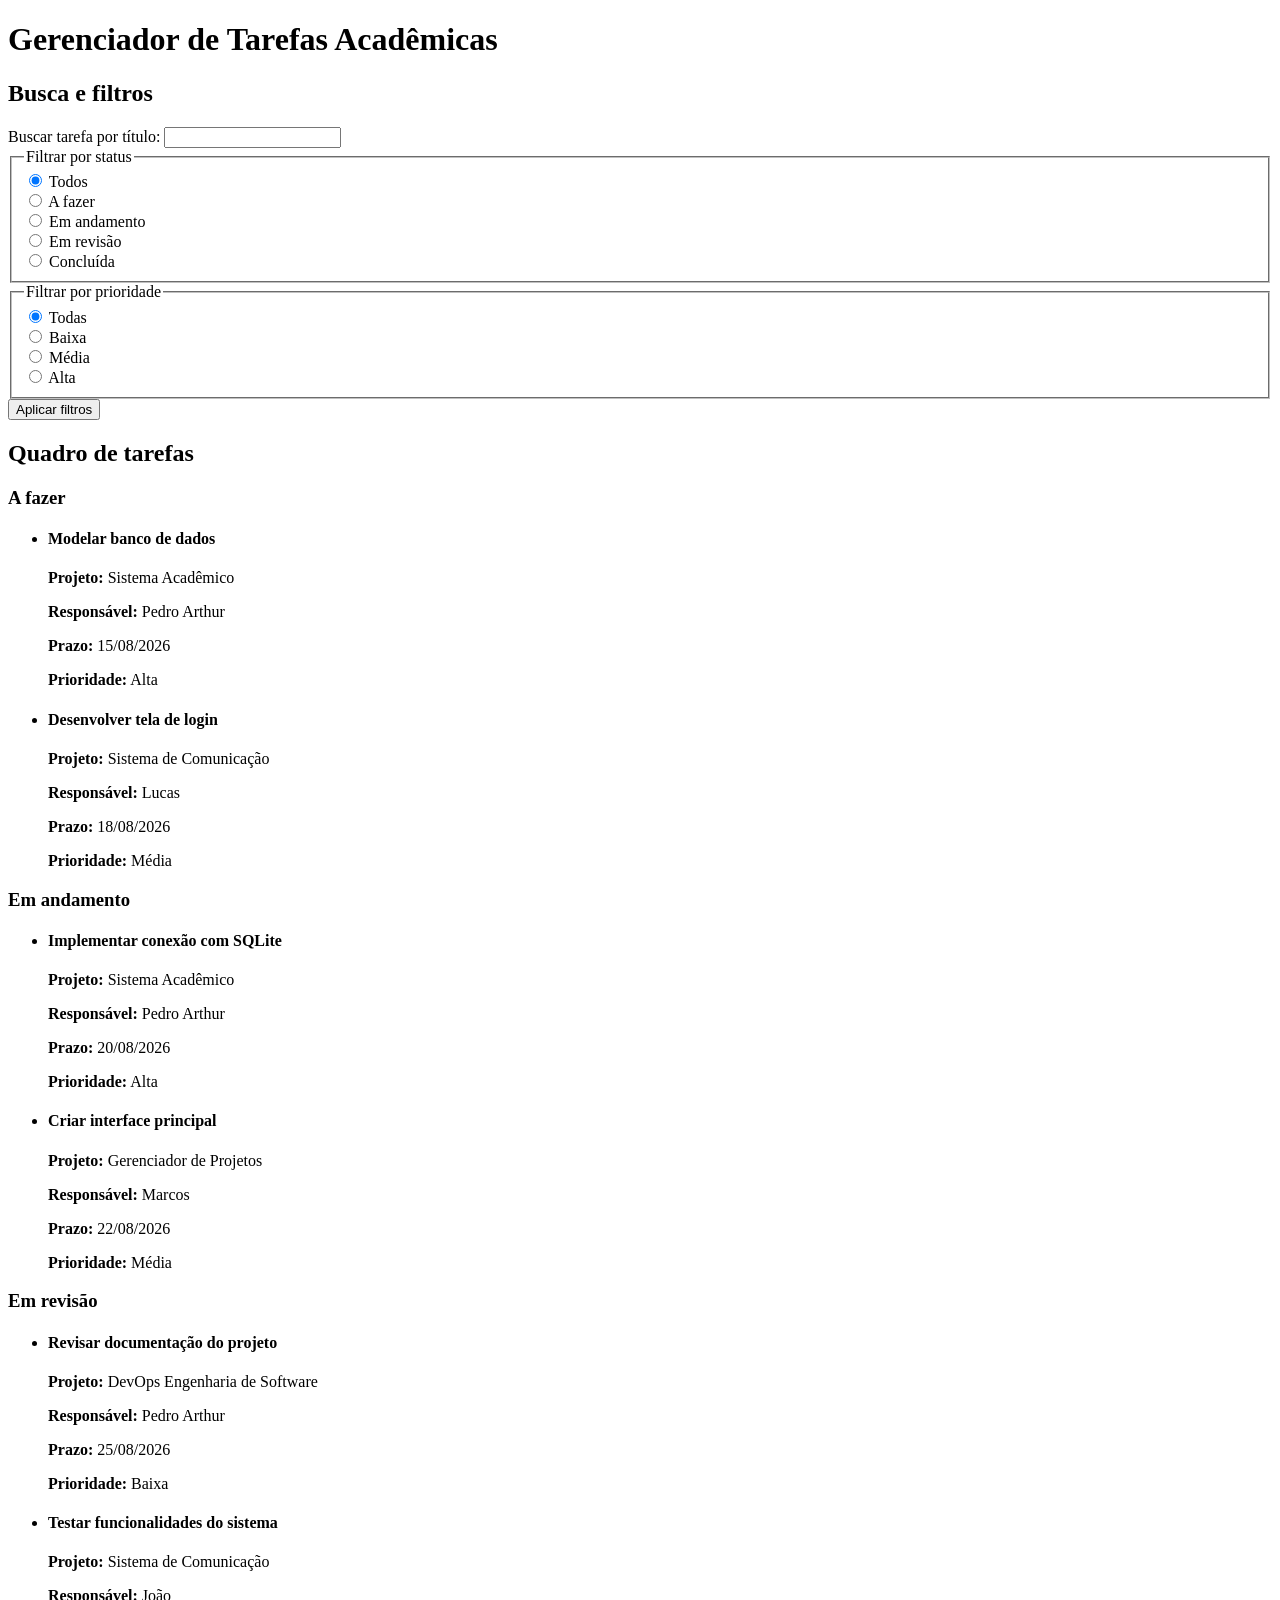
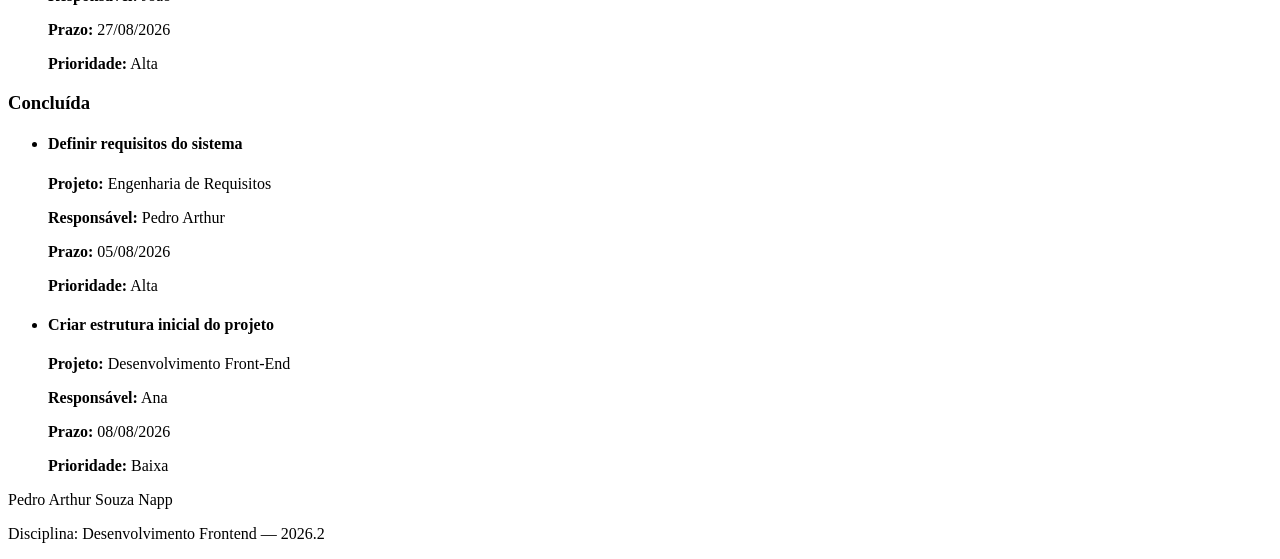
==== E2-Layout-responsivo/index.html @ b2d8d18d "Reupando o index.html" ====
<!DOCTYPE html>
<html lang="pt-BR">
<head>
   <meta charset="UTF-8">
   <meta name="viewport" content="width=device-width, initial-scale=1.0">
   <title>Gerenciador de Tarefas Acadêmicas</title>
   <link rel="stylesheet" href="styles.css">
</head>

<body>
   <header>
      <h1>Gerenciador de Tarefas Acadêmicas</h1>
   </header>

   <main>
      <section aria-labelledby="titulo-filtros">
         <h2 id="titulo-filtros">Busca e filtros</h2>

         <form>
            <div>
               <label for="busca">Buscar tarefa por título:</label>
               <input type="search" id="busca" name="busca">
            </div>

            <fieldset>
               <legend>Filtrar por status</legend>

               <div>
                  <input type="radio" id="status-todos" name="status" value="todos" checked>
                  <label for="status-todos">Todos</label>
               </div>

               <div>
                  <input type="radio" id="status-fazer" name="status" value="a-fazer">
                  <label for="status-fazer">A fazer</label>
               </div>

               <div>
                  <input type="radio" id="status-andamento" name="status" value="em-andamento">
                  <label for="status-andamento">Em andamento</label>
               </div>

               <div>
                  <input type="radio" id="status-revisao" name="status" value="em-revisao">
                  <label for="status-revisao">Em revisão</label>
               </div>

               <div>
                  <input type="radio" id="status-concluida" name="status" value="concluida">
                  <label for="status-concluida">Concluída</label>
               </div>
            </fieldset>

            <fieldset>
               <legend>Filtrar por prioridade</legend>

               <div>
                  <input type="radio" id="prioridade-todas" name="prioridade" value="todas" checked>
                  <label for="prioridade-todas">Todas</label>
               </div>

               <div>
                  <input type="radio" id="prioridade-baixa" name="prioridade" value="baixa">
                  <label for="prioridade-baixa">Baixa</label>
               </div>

               <div>
                  <input type="radio" id="prioridade-media" name="prioridade" value="media">
                  <label for="prioridade-media">Média</label>
               </div>

               <div>
                  <input type="radio" id="prioridade-alta" name="prioridade" value="alta">
                  <label for="prioridade-alta">Alta</label>
               </div>
            </fieldset>

            <button type="submit">Aplicar filtros</button>
         </form>
      </section>

      <section aria-labelledby="titulo-quadro">
         <h2 id="titulo-quadro">Quadro de tarefas</h2>

         <section aria-labelledby="titulo-a-fazer">
            <h3 id="titulo-a-fazer">A fazer</h3>
            <ul>
               <li>
                  <article>
                     <h4>Modelar banco de dados</h4>
                     <p><strong>Projeto:</strong> Sistema Acadêmico</p>
                     <p><strong>Responsável:</strong> Pedro Arthur</p>
                     <p><strong>Prazo:</strong> 15/08/2026</p>
                     <p><strong>Prioridade:</strong> Alta</p>
                  </article>
               </li>

               <li>
                  <article>
                     <h4>Desenvolver tela de login</h4>
                     <p><strong>Projeto:</strong> Sistema de Comunicação</p>
                     <p><strong>Responsável:</strong> Lucas</p>
                     <p><strong>Prazo:</strong> 18/08/2026</p>
                     <p><strong>Prioridade:</strong> Média</p>
                  </article>
               </li>
            </ul>
         </section>

         <section aria-labelledby="titulo-andamento">
            <h3 id="titulo-andamento">Em andamento</h3>
            <ul>
               <li>
                  <article>
                     <h4>Implementar conexão com SQLite</h4>
                     <p><strong>Projeto:</strong> Sistema Acadêmico</p>
                     <p><strong>Responsável:</strong> Pedro Arthur</p>
                     <p><strong>Prazo:</strong> 20/08/2026</p>
                     <p><strong>Prioridade:</strong> Alta</p>
                  </article>
               </li>

               <li>
                  <article>
                     <h4>Criar interface principal</h4>
                     <p><strong>Projeto:</strong> Gerenciador de Projetos</p>
                     <p><strong>Responsável:</strong> Marcos</p>
                     <p><strong>Prazo:</strong> 22/08/2026</p>
                     <p><strong>Prioridade:</strong> Média</p>
                  </article>
               </li>
            </ul>
         </section>

         <section aria-labelledby="titulo-revisao">
            <h3 id="titulo-revisao">Em revisão</h3>

            <ul>
               <li>
                  <article>
                     <h4>Revisar documentação do projeto</h4>
                     <p><strong>Projeto:</strong> DevOps Engenharia de Software</p>
                     <p><strong>Responsável:</strong> Pedro Arthur</p>
                     <p><strong>Prazo:</strong> 25/08/2026</p>
                     <p><strong>Prioridade:</strong> Baixa</p>
                  </article>
               </li>

               <li>
                  <article>
                     <h4>Testar funcionalidades do sistema</h4>
                     <p><strong>Projeto:</strong> Sistema de Comunicação</p>
                     <p><strong>Responsável:</strong> João</p>
                     <p><strong>Prazo:</strong> 27/08/2026</p>
                     <p><strong>Prioridade:</strong> Alta</p>
                  </article>
               </li>
            </ul>
         </section>

         <section aria-labelledby="titulo-concluida">
            <h3 id="titulo-concluida">Concluída</h3>

            <ul>
               <li>
                  <article>
                     <h4>Definir requisitos do sistema</h4>
                     <p><strong>Projeto:</strong> Engenharia de Requisitos</p>
                     <p><strong>Responsável:</strong> Pedro Arthur</p>
                     <p><strong>Prazo:</strong> 05/08/2026</p>
                     <p><strong>Prioridade:</strong> Alta</p>
                  </article>
               </li>

               <li>
                  <article>
                     <h4>Criar estrutura inicial do projeto</h4>
                     <p><strong>Projeto:</strong> Desenvolvimento Front-End</p>
                     <p><strong>Responsável:</strong> Ana</p>
                     <p><strong>Prazo:</strong> 08/08/2026</p>
                     <p><strong>Prioridade:</strong> Baixa</p>
                  </article>
               </li>
            </ul>
         </section>

      </section>
   </main>
   
   <footer>
      <p>Pedro Arthur Souza Napp</p>
      <p>Disciplina: Desenvolvimento Frontend — 2026.2</p>
   </footer>
</body>
</html>
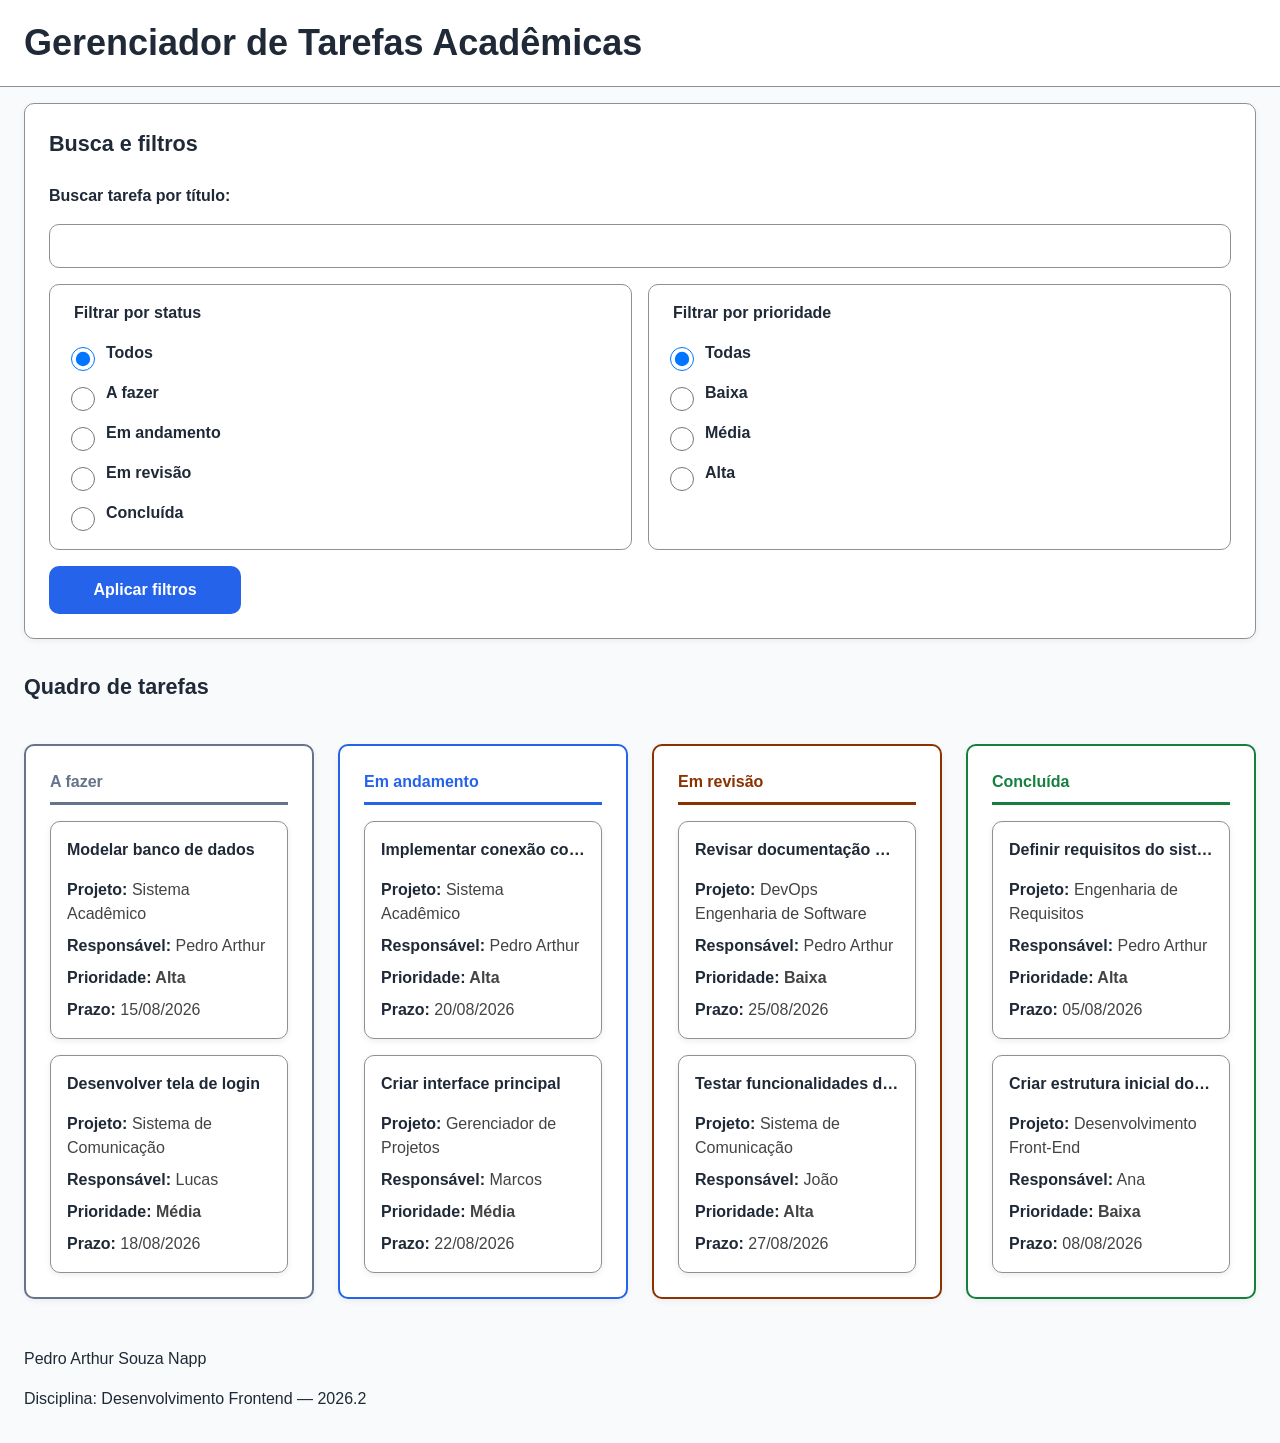
==== commit b1a66c30: "Correção da Ordem de Prazos e prioridade" ====
--- a/E2-Layout-responsivo/index.html
+++ b/E2-Layout-responsivo/index.html
@@ -79,10 +79,10 @@
          </form>
       </section>
 
-      <section aria-labelledby="titulo-quadro">
+      <section class="quadro" aria-labelledby="titulo-quadro">
          <h2 id="titulo-quadro">Quadro de tarefas</h2>
 
-         <section aria-labelledby="titulo-a-fazer">
+         <section class="coluna-a-fazer" aria-labelledby="titulo-a-fazer">
             <h3 id="titulo-a-fazer">A fazer</h3>
             <ul>
                <li>
@@ -90,8 +90,8 @@
                      <h4>Modelar banco de dados</h4>
                      <p><strong>Projeto:</strong> Sistema Acadêmico</p>
                      <p><strong>Responsável:</strong> Pedro Arthur</p>
-                     <p><strong>Prazo:</strong> 15/08/2026</p>
-                     <p><strong>Prioridade:</strong> Alta</p>
+                     <p class="prioridade"><strong>Prioridade:</strong> Alta</p>
+                     <p class="prazo"><strong>Prazo:</strong> 15/08/2026</p>
                   </article>
                </li>
 
@@ -100,14 +100,14 @@
                      <h4>Desenvolver tela de login</h4>
                      <p><strong>Projeto:</strong> Sistema de Comunicação</p>
                      <p><strong>Responsável:</strong> Lucas</p>
-                     <p><strong>Prazo:</strong> 18/08/2026</p>
-                     <p><strong>Prioridade:</strong> Média</p>
+                     <p class="prioridade"><strong>Prioridade:</strong> Média</p>
+                     <p class="prazo"><strong>Prazo:</strong> 18/08/2026</p>
                   </article>
                </li>
             </ul>
          </section>
 
-         <section aria-labelledby="titulo-andamento">
+         <section class="coluna-andamento" aria-labelledby="titulo-andamento">
             <h3 id="titulo-andamento">Em andamento</h3>
             <ul>
                <li>
@@ -115,8 +115,8 @@
                      <h4>Implementar conexão com SQLite</h4>
                      <p><strong>Projeto:</strong> Sistema Acadêmico</p>
                      <p><strong>Responsável:</strong> Pedro Arthur</p>
-                     <p><strong>Prazo:</strong> 20/08/2026</p>
-                     <p><strong>Prioridade:</strong> Alta</p>
+                     <p class="prioridade"><strong>Prioridade:</strong> Alta</p>
+                     <p class="prazo"><strong>Prazo:</strong> 20/08/2026</p>
                   </article>
                </li>
 
@@ -125,14 +125,14 @@
                      <h4>Criar interface principal</h4>
                      <p><strong>Projeto:</strong> Gerenciador de Projetos</p>
                      <p><strong>Responsável:</strong> Marcos</p>
-                     <p><strong>Prazo:</strong> 22/08/2026</p>
-                     <p><strong>Prioridade:</strong> Média</p>
+                     <p class="prioridade"><strong>Prioridade:</strong> Média</p>
+                     <p class="prazo"><strong>Prazo:</strong> 22/08/2026</p>
                   </article>
                </li>
             </ul>
          </section>
 
-         <section aria-labelledby="titulo-revisao">
+         <section class="coluna-revisao" aria-labelledby="titulo-revisao">
             <h3 id="titulo-revisao">Em revisão</h3>
 
             <ul>
@@ -141,8 +141,8 @@
                      <h4>Revisar documentação do projeto</h4>
                      <p><strong>Projeto:</strong> DevOps Engenharia de Software</p>
                      <p><strong>Responsável:</strong> Pedro Arthur</p>
-                     <p><strong>Prazo:</strong> 25/08/2026</p>
-                     <p><strong>Prioridade:</strong> Baixa</p>
+                     <p class="prioridade"><strong>Prioridade:</strong> Baixa</p>
+                     <p class="prazo"><strong>Prazo:</strong> 25/08/2026</p>
                   </article>
                </li>
 
@@ -151,14 +151,14 @@
                      <h4>Testar funcionalidades do sistema</h4>
                      <p><strong>Projeto:</strong> Sistema de Comunicação</p>
                      <p><strong>Responsável:</strong> João</p>
-                     <p><strong>Prazo:</strong> 27/08/2026</p>
-                     <p><strong>Prioridade:</strong> Alta</p>
+                     <p class="prioridade"><strong>Prioridade:</strong> Alta</p>
+                     <p class="prazo"><strong>Prazo:</strong> 27/08/2026</p>
                   </article>
                </li>
             </ul>
          </section>
 
-         <section aria-labelledby="titulo-concluida">
+         <section class="coluna-concluida" aria-labelledby="titulo-concluida">
             <h3 id="titulo-concluida">Concluída</h3>
 
             <ul>
@@ -167,8 +167,8 @@
                      <h4>Definir requisitos do sistema</h4>
                      <p><strong>Projeto:</strong> Engenharia de Requisitos</p>
                      <p><strong>Responsável:</strong> Pedro Arthur</p>
-                     <p><strong>Prazo:</strong> 05/08/2026</p>
-                     <p><strong>Prioridade:</strong> Alta</p>
+                     <p class="prioridade"><strong>Prioridade:</strong> Alta</p>
+                     <p class="prazo"><strong>Prazo:</strong> 05/08/2026</p>
                   </article>
                </li>
 
@@ -177,8 +177,8 @@
                      <h4>Criar estrutura inicial do projeto</h4>
                      <p><strong>Projeto:</strong> Desenvolvimento Front-End</p>
                      <p><strong>Responsável:</strong> Ana</p>
-                     <p><strong>Prazo:</strong> 08/08/2026</p>
-                     <p><strong>Prioridade:</strong> Baixa</p>
+                     <p class="prioridade"><strong>Prioridade:</strong> Baixa</p>
+                     <p class="prazo"><strong>Prazo:</strong> 08/08/2026</p>
                   </article>
                </li>
             </ul>
--- a/E2-Layout-responsivo/styles.css
+++ b/E2-Layout-responsivo/styles.css
@@ -0,0 +1,497 @@
+:root {
+    /* Cores gerais */
+    --cor-fundo: #f8fafc;
+    --cor-superficie: #ffffff;
+    --cor-texto: #1f2937;
+    --cor-texto-secundario: #434343;
+    --cor-borda: #909090;
+    --cor-fundo-filtro: #ffffff;
+
+    /* Cores dos status */
+    --cor-a-fazer: #64748b;
+    --cor-andamento: #2563eb;
+    --cor-revisao: #8a3300;
+    --cor-concluida: #15803d;
+
+    /* Espaçamentos */
+    --espaco-1: 0.5rem;
+    --espaco-2: 1rem;
+    --espaco-3: 1.5rem;
+    --espaco-4: 2rem;
+
+    /* Bordas */
+    --raio: 0.625rem;
+}
+
+/* =========================
+   CONFIGURAÇÃO GERAL
+   ========================= */
+
+* {
+    box-sizing: border-box;
+}
+
+body {
+    margin: 0;
+    background-color: var(--cor-fundo);
+    color: var(--cor-texto);
+    font-family: Arial, sans-serif;
+    font-size: 1rem;
+    line-height: 1.5;
+}
+
+header,
+main,
+footer {
+    padding: var(--espaco-2);
+}
+
+/* =========================
+   CABEÇALHO
+   ========================= */
+
+header {
+    background-color: var(--cor-superficie);
+    border-bottom: 1px solid var(--cor-borda);
+}
+
+header h1 {
+    max-width: 120rem;
+    margin: 0 auto;
+    font-size: clamp(1.5rem, 4vw, 2.25rem);
+}
+
+/* =========================
+   ÁREA PRINCIPAL
+   ========================= */
+
+main {
+    width: 100%;
+    max-width: 120rem;
+    margin: 0 auto;
+    overflow-x: hidden;
+}
+
+/* =========================
+   BUSCA E FILTROS
+   ========================= */
+
+main > section:first-child {
+    padding: var(--espaco-3);
+
+    background-color: var(--cor-superficie);
+
+    border: 1px solid var(--cor-borda);
+    border-radius: var(--raio);
+
+    box-shadow: 0 2px 6px rgba(15, 23, 42, 0.06);
+}
+
+main > section:first-child h2 {
+    margin-top: 0;
+    margin-bottom: var(--espaco-3);
+    font-size: 1.35rem;
+}
+
+form {
+    display: flex;
+    flex-direction: column;
+    gap: var(--espaco-2);
+}
+
+/* Campo de busca */
+
+form > div {
+    display: flex;
+    flex-direction: column;
+    gap: var(--espaco-1);
+}
+
+label, 
+legend { 
+    float: left; 
+    width: 100%; 
+    padding: 0; 
+    margin-bottom: 
+    var(--espaco-1); 
+    font-weight: bold; }
+
+input[type="search"] {
+    width: 100%;
+    min-height: 2.75rem;
+
+    padding: var(--espaco-1) var(--espaco-2);
+
+    border: 1px solid var(--cor-borda);
+    border-radius: var(--raio);
+
+    background-color: var(--cor-superficie);
+    color: var(--cor-texto);
+
+    font-size: 1rem;
+}
+
+input[type="search"]:focus {
+    border-color: var(--cor-andamento);
+}
+
+/* =========================
+   FILTROS
+   ========================= */
+
+fieldset {
+    display: flex;
+    flex-direction: column;
+
+    gap: var(--espaco-1);
+
+    min-width: 0;
+
+    margin: 0;
+    padding: var(--espaco-2);
+
+    border: 1px solid var(--cor-borda);
+    border-radius: var(--raio);
+
+    background-color: var(--cor-fundo-filtro);
+}
+
+fieldset legend {
+    padding: 0 var(--espaco-1);
+    color: var(--cor-texto);
+}
+
+fieldset div {
+    display: flex;
+    align-items: center;
+
+    gap: var(--espaco-1);
+
+    min-height: 2rem;
+}
+
+input[type="radio"] {
+    width: 1.5rem;
+    height: 1.5rem;
+    flex-shrink: 0;
+}
+
+/* =========================
+   BOTÃO
+   ========================= */
+
+button {
+    width: 100%;
+    min-height: 3rem;
+
+    padding: var(--espaco-1) var(--espaco-2);
+
+    border: none;
+    border-radius: var(--raio);
+
+    background-color: var(--cor-andamento);
+    color: #ffffff;
+
+    font-size: 1rem;
+    font-weight: bold;
+
+    cursor: pointer;
+}
+
+button:hover {
+    background-color: #1d4ed8;
+}
+
+button:active {
+    transform: translateY(1px);
+}
+
+/* =========================
+   FOCO VISÍVEL
+   ========================= */
+
+input:focus-visible,
+button:focus-visible {
+    outline: 3px solid #005fcc;
+    outline-offset: 2px;
+}
+
+/* =========================
+   QUADRO KANBAN
+   ========================= */
+
+#titulo-quadro {
+    margin-top: var(--espaco-4);
+    margin-bottom: var(--espaco-2);
+
+    font-size: 1.35rem;
+}
+
+.quadro {
+    display: grid;
+
+    grid-template-columns: 1fr;
+
+    gap: var(--espaco-2);
+}
+
+.quadro > h2 {
+    grid-column: 1 / -1;
+}
+
+/* =========================
+   COLUNAS DO KANBAN
+   ========================= */
+
+.quadro > section {
+    display: flex;
+    flex-direction: column;
+
+    min-width: 0;
+
+    gap: var(--espaco-2);
+
+    padding: var(--espaco-2);
+
+    background-color: var(--cor-superficie);
+
+    border: 2px solid var(--cor-borda);
+    border-radius: var(--raio);
+
+    box-shadow: 0 2px 6px rgba(15, 23, 42, 0.06);
+}
+
+.quadro > section h3 {
+    margin: 0;
+
+    padding-bottom: var(--espaco-1);
+
+    font-size: 1rem;
+}
+
+/* =========================
+   CORES DOS STATUS e colunas
+   ========================= */
+
+#titulo-a-fazer {
+    color: var(--cor-a-fazer);
+    border-bottom: 3px solid var(--cor-a-fazer);
+}
+
+#titulo-andamento {
+    color: var(--cor-andamento);
+    border-bottom: 3px solid var(--cor-andamento);
+}
+
+#titulo-revisao {
+    color: var(--cor-revisao);
+    border-bottom: 3px solid var(--cor-revisao);
+}
+
+#titulo-concluida {
+    color: var(--cor-concluida);
+    border-bottom: 3px solid var(--cor-concluida);
+}
+
+.coluna-a-fazer {
+    border-color: var(--cor-a-fazer) !important;
+}
+
+.coluna-andamento {
+    border-color: var(--cor-andamento) !important;
+}
+
+.coluna-revisao {
+    border-color: var(--cor-revisao) !important;
+}
+
+.coluna-concluida {
+    border-color: var(--cor-concluida) !important;
+}
+/* =========================
+   LISTA DE TAREFAS
+   ========================= */
+
+.quadro ul {
+    display: flex;
+    flex-direction: column;
+
+    gap: var(--espaco-2);
+
+    margin: 0;
+    padding: 0;
+
+    list-style: none;
+}
+
+.quadro li {
+    min-width: 0;
+}
+
+/* =========================
+   CARTÕES DE TAREFA
+   ========================= */
+
+.quadro article {
+    display: flex;
+    flex-direction: column;
+
+    min-width: 0;
+    min-height: 10rem;
+
+    gap: var(--espaco-1);
+
+    padding: var(--espaco-2);
+
+    background-color: var(--cor-superficie);
+
+    border: 1px solid var(--cor-borda);
+    border-radius: var(--raio);
+
+    outline: 1px solid var(--cor-titulo);
+    outline-offset: 4px;
+    
+    box-shadow: 0 2px 6px rgba(15, 23, 42, 0.08);
+
+    transition:
+        transform 0.15s ease,
+        box-shadow 0.15s ease;
+}
+
+.quadro article:hover {
+    transform: translateY(-2px);
+
+    box-shadow: 0 5px 12px rgba(15, 23, 42, 0.12);
+}
+
+/* Título */
+
+.quadro article h4 {
+    min-width: 0;
+    margin: 0 0 var(--espaco-1);
+    overflow: hidden;
+    text-overflow: ellipsis;
+    white-space: nowrap;
+    color: var(--cor-texto);
+    font-size: 1rem;
+}
+
+/* Informações */
+
+.quadro article p {
+    margin: 0;
+
+    color: var(--cor-texto-secundario);
+
+    overflow-wrap: break-word;
+}
+
+.quadro article strong {
+    color: var(--cor-texto);
+}
+
+/* Prazo na parte inferior */
+
+.quadro article .prazo {
+    margin-top: auto;
+}
+
+/* Prioridade */
+
+.prioridade {
+    font-weight: bold;
+}
+
+/* =========================
+   TABLET
+   ========================= */
+
+/*
+   A partir de 700px os filtros passam
+   para duas colunas para aproveitar
+   melhor o espaço horizontal.
+*/
+
+@media (min-width: 700px) {
+
+    form {
+        display: grid;
+
+        grid-template-columns: 1fr 1fr;
+
+        gap: var(--espaco-2);
+    }
+
+    form > div {
+        grid-column: 1 / -1;
+    }
+
+    form fieldset {
+        min-width: 0;
+    }
+
+    form button {
+        grid-column: 1 / -1;
+
+        width: 12rem;
+    }
+}
+
+/* =========================
+   DESKTOP
+   ========================= */
+
+/*
+   A partir de 900px as quatro colunas
+   passam a ficar lado a lado, pois
+   existe espaço suficiente para manter
+   os cartões legíveis.
+*/
+
+@media (min-width: 900px) {
+
+    .quadro {
+        grid-template-columns:
+            repeat(4, minmax(0, 1fr));
+    }
+
+    .quadro > section {
+        min-height: 28rem;
+    }
+
+    .quadro article {
+        min-height: 11rem;
+    }
+}
+
+/* =========================
+   TELAS GRANDES
+   ========================= */
+
+/*
+   A partir de 1200px aumentamos os
+   espaços laterais para aproveitar
+   melhor telas maiores.
+*/
+
+@media (min-width: 1200px) {
+
+    header,
+    main,
+    footer {
+        padding-left: var(--espaco-3);
+        padding-right: var(--espaco-3);
+    }
+
+    main > section:first-child {
+        padding: var(--espaco-3);
+    }
+
+    .quadro {
+        gap: var(--espaco-3);
+    }
+
+    .quadro > section {
+        padding: var(--espaco-3);
+    }
+}
